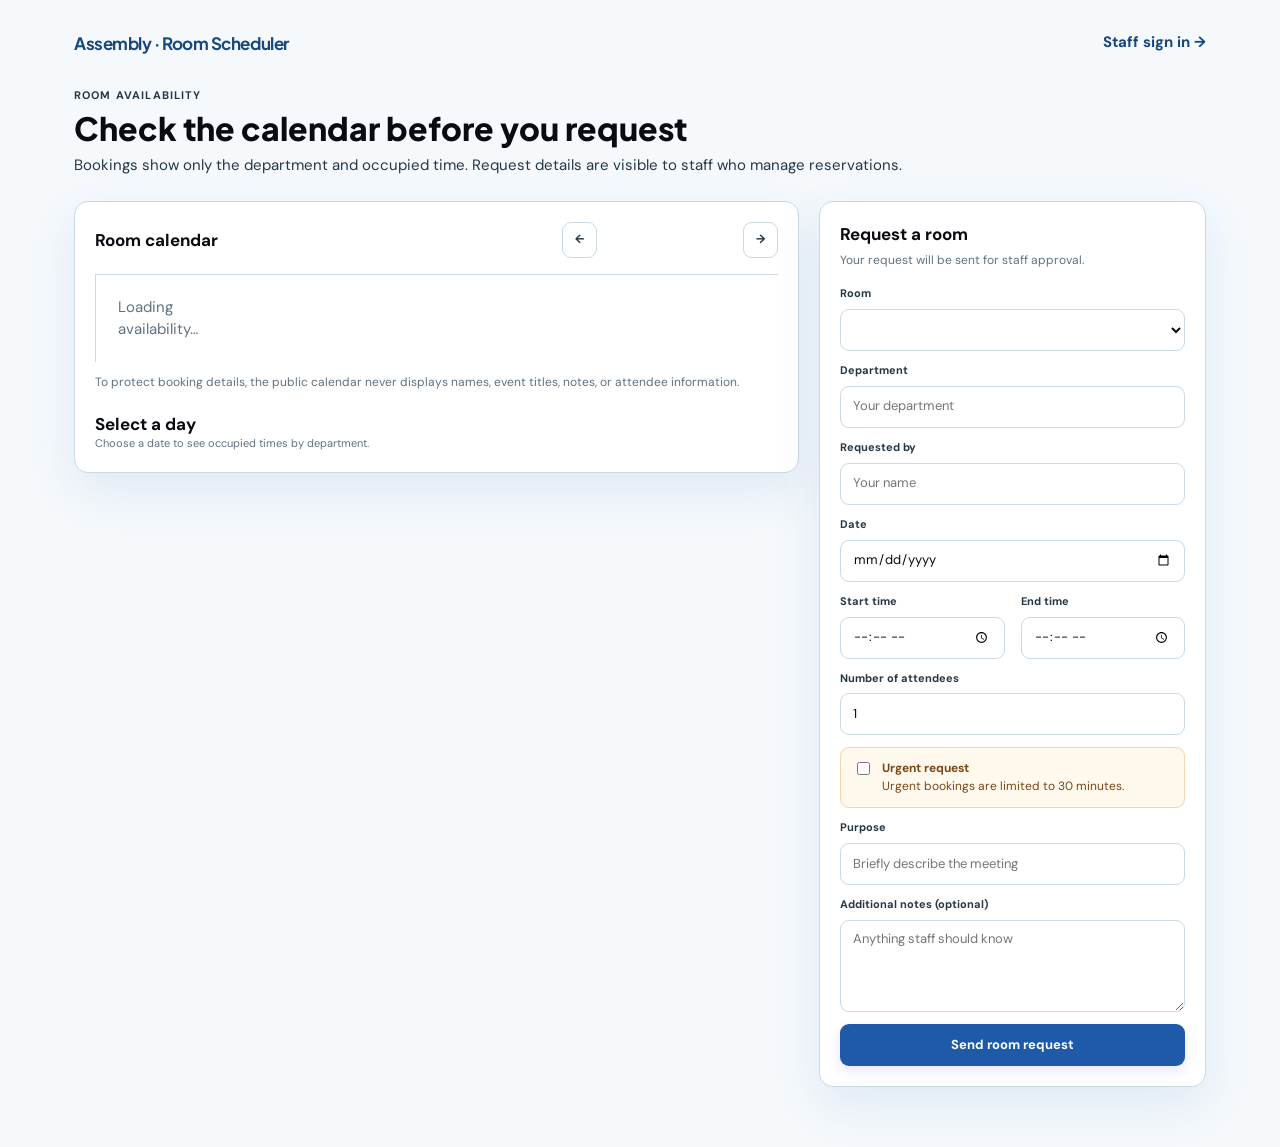
==== public.html @ 6bb5c61d "Add public room availability and request page" ====
<!doctype html>
<html lang="en">
<head>
  <meta charset="utf-8" />
  <meta name="viewport" content="width=device-width, initial-scale=1" />
  <meta name="theme-color" content="#f5f9fc" />
  <title>Room availability and request</title>
  <link rel="preconnect" href="https://fonts.googleapis.com" />
  <link rel="preconnect" href="https://fonts.gstatic.com" crossorigin />
  <link href="https://fonts.googleapis.com/css2?family=DM+Sans:wght@400;500;600;700&family=Plus+Jakarta+Sans:wght@600;700;800&display=swap" rel="stylesheet" />
  <link rel="stylesheet" href="styles.css" />
  <style>
    .public-page{max-width:1180px;margin:0 auto;padding:32px 24px 60px;color:var(--ink)}
    .public-top{display:flex;justify-content:space-between;align-items:center;margin-bottom:34px}
    .public-top a{color:var(--purple-deep);font-weight:700;text-decoration:none}
    .public-hero{margin-bottom:24px}.public-hero h1{font:800 32px/1.2 "Plus Jakarta Sans",sans-serif;margin:5px 0 8px}.public-hero p{color:var(--ink-soft);margin:0}
    .public-layout{display:grid;grid-template-columns:minmax(0,1.5fr) minmax(290px,.8fr);gap:20px;align-items:start}
    .public-panel{background:var(--panel);border:1px solid var(--line);border-radius:14px;box-shadow:var(--shadow);padding:20px}
    .public-panel h2{font-size:17px;margin:0}.public-panel-head{display:flex;justify-content:space-between;align-items:center;margin-bottom:16px;gap:12px}
    .public-calendar-nav{display:flex;align-items:center;gap:8px}.public-calendar-nav strong{min-width:130px;text-align:center}
    .public-calendar{display:grid;grid-template-columns:repeat(7,minmax(0,1fr));border-top:1px solid var(--line);border-left:1px solid var(--line)}
    .public-weekday,.public-day{border-right:1px solid var(--line);border-bottom:1px solid var(--line);padding:8px;min-width:0}
    .public-weekday{font-size:11px;color:var(--muted);font-weight:700;text-align:center;background:#f8fafc}
    .public-day{min-height:112px;background:white}.public-day.other-month{background:#f9fafb;color:#a1aab4}.public-day.today{box-shadow:inset 0 0 0 2px var(--purple)}
    .public-day-number{font-size:12px;font-weight:700;margin-bottom:6px}
    .public-booking{font-size:10px;line-height:1.35;padding:4px 5px;border-radius:5px;background:#eaf3ff;color:#16477f;margin-top:4px;overflow-wrap:anywhere}
    .public-booking time{font-weight:700;display:block}
    .public-empty{color:var(--muted);font-size:11px}
    .public-help{margin:12px 0 0;color:var(--muted);font-size:12px}
    .public-form{display:grid;gap:12px}.public-form .form-field{margin:0}.public-form .form-label{font-size:11px}
    .urgent-check{display:flex;align-items:flex-start;gap:9px;padding:12px;border:1px solid #f2d6ad;background:#fff8ed;border-radius:9px;font-size:12px;color:#794817}
    .urgent-check input{margin-top:2px}.urgent-check strong{display:block}
    .public-alert{padding:10px 12px;border-radius:8px;font-size:12px;background:#e4f3ef;color:#0f5c4e}
    .public-alert.error{background:#fff0ed;color:#a33324}
    .public-list{margin-top:20px}.public-list ul{padding-left:20px;margin:10px 0 0;color:var(--ink-soft);font-size:13px}.public-loading{padding:22px;text-align:center;color:var(--muted)}
    @media(max-width:860px){.public-layout{grid-template-columns:1fr}}
    @media(max-width:560px){.public-page{padding:18px 12px 38px}.public-day{min-height:90px;padding:5px}.public-booking{font-size:9px;padding:3px}.public-day-number{font-size:11px}.public-weekday{padding:6px 2px;font-size:10px}.public-top{margin-bottom:24px}.public-hero h1{font-size:26px}}
  </style>
</head>
<body>
  <main class="public-page">
    <header class="public-top">
      <a class="brand-name" href="/">Assembly · Room Scheduler</a>
      <a href="/?preview=1">Staff sign in →</a>
    </header>
    <section class="public-hero">
      <p class="eyebrow">Room availability</p>
      <h1>Check the calendar before you request</h1>
      <p>Bookings show only the department and occupied time. Request details are visible to staff who manage reservations.</p>
    </section>
    <div class="public-layout">
      <section class="public-panel">
        <div class="public-panel-head">
          <h2>Room calendar</h2>
          <div class="public-calendar-nav">
            <button class="button secondary small" id="prev-month" type="button" aria-label="Previous month">←</button>
            <strong id="month-label"></strong>
            <button class="button secondary small" id="next-month" type="button" aria-label="Next month">→</button>
          </div>
        </div>
        <div id="calendar" class="public-calendar"><div class="public-loading">Loading availability…</div></div>
        <p class="public-help">To protect booking details, the public calendar never displays names, event titles, notes, or attendee information.</p>
        <div class="public-list">
          <h2 id="selected-day-title">Select a day</h2>
          <div id="selected-day-list" class="public-empty">Choose a date to see occupied times by department.</div>
        </div>
      </section>
      <section class="public-panel">
        <div class="public-panel-head"><div><h2>Request a room</h2><p class="panel-subtitle">Your request will be sent for staff approval.</p></div></div>
        <div id="form-message" aria-live="polite"></div>
        <form id="public-request-form" class="public-form">
          <label class="form-field"><span class="form-label">Room</span><select class="form-control" name="roomId" id="room-select" required></select></label>
          <label class="form-field"><span class="form-label">Department</span><input class="form-control" name="department" maxlength="80" required placeholder="Your department" /></label>
          <label class="form-field"><span class="form-label">Requested by</span><input class="form-control" name="requestedBy" maxlength="100" required placeholder="Your name" /></label>
          <label class="form-field"><span class="form-label">Date</span><input class="form-control" type="date" name="date" id="request-date" required /></label>
          <div class="form-grid">
            <label class="form-field"><span class="form-label">Start time</span><input class="form-control" type="time" name="startTime" id="start-time" required /></label>
            <label class="form-field"><span class="form-label">End time</span><input class="form-control" type="time" name="endTime" id="end-time" required /></label>
          </div>
          <label class="form-field"><span class="form-label">Number of attendees</span><input class="form-control" type="number" name="attendees" min="1" max="500" value="1" required /></label>
          <label class="urgent-check"><input type="checkbox" id="urgent-request" name="urgent" value="true" /><span><strong>Urgent request</strong>Urgent bookings are limited to 30 minutes.</span></label>
          <label class="form-field"><span class="form-label">Purpose</span><input class="form-control" name="eventName" maxlength="120" required placeholder="Briefly describe the meeting" /></label>
          <label class="form-field"><span class="form-label">Additional notes (optional)</span><textarea class="form-control" name="remarks" maxlength="500" rows="3" placeholder="Anything staff should know"></textarea></label>
          <button class="button" type="submit">Send room request</button>
        </form>
      </section>
    </div>
  </main>
  <script src="public.js"></script>
</body>
</html>
---- styles.css ----
:root {
  --ink: #080b10;
  --ink-soft: #44515d;
  --muted: #87939d;
  --line: #dfe7ef;
  --panel: #ffffff;
  --page: #f5f9fc;
  --sidebar: #ffffff;
  --purple: #1e5aa8;
  --purple-deep: #16477f;
  --purple-pale: #eaf3ff;
  --green: #0f5c4e;
  --green-pale: #e4f3ef;
  --orange: #1e5aa8;
  --orange-pale: #eaf3ff;
  --red: #111820;
  --red-pale: #edf0f3;
  --yellow: #0f5c4e;
  --yellow-pale: #e4f3ef;
  --shadow: 0 18px 50px rgba(30, 90, 168, 0.10);
  font-family: "Manrope", "DM Sans", sans-serif;
  color: var(--ink);
  background: var(--page);
}

* { box-sizing: border-box; }
body { margin: 0; min-width: 320px; background: var(--page); }
button, input, select, textarea { font: inherit; }
button { cursor: pointer; }
.app-shell { display: flex; min-height: 100vh; }

.sidebar { width: 252px; min-height: 100vh; display: flex; flex-direction: column; padding: 25px 16px 17px; background: var(--sidebar); border-right: 1px solid #eef0f6; flex-shrink: 0; }
.brand { display: flex; align-items: center; gap: 11px; padding: 0 11px 28px; }
.brand-mark { width: 29px; height: 29px; display: flex; align-items: flex-end; gap: 3px; padding: 5px; border-radius: 9px; background: var(--purple); box-shadow: 0 5px 10px rgba(117,101,232,.2); }
.brand-mark span { display: block; width: 4px; border-radius: 4px; background: #fff; }
.brand-mark span:nth-child(1) { height: 9px; opacity: .65; }
.brand-mark span:nth-child(2) { height: 14px; opacity: .82; }
.brand-mark span:nth-child(3) { height: 18px; }
.brand-name { font-family: "Plus Jakarta Sans", sans-serif; font-size: 16px; font-weight: 800; letter-spacing: -.45px; line-height: 1.1; }
.brand-subtitle { margin-top: 3px; color: var(--muted); font-size: 8px; font-weight: 700; letter-spacing: 1.25px; }
.workspace-switcher { display: flex; align-items: center; gap: 9px; margin: 0 1px 26px; padding: 10px 10px; border: 1px solid var(--line); border-radius: 10px; background: #fff; }
.workspace-icon { width: 27px; height: 27px; display: grid; place-items: center; border-radius: 7px; color: var(--purple-deep); background: var(--purple-pale); font-weight: 700; font-size: 12px; }
.workspace-copy { min-width: 0; flex: 1; display: flex; flex-direction: column; gap: 2px; }
.workspace-copy span { color: var(--muted); font-size: 9px; }
.workspace-copy strong { font-size: 11px; font-weight: 700; white-space: nowrap; }
.chevron { color: var(--muted); font-size: 17px; line-height: 1; }
.nav-label { padding: 0 12px 10px; color: #b0b2c0; font-size: 9px; font-weight: 700; letter-spacing: 1.1px; text-transform: uppercase; }
.nav-label-bottom { margin-top: 29px; }
.main-nav { display: flex; flex-direction: column; gap: 4px; }
.nav-item { display: flex; align-items: center; gap: 12px; width: 100%; padding: 10px 12px; border: 0; border-radius: 8px; color: #74798e; background: transparent; font-size: 12px; font-weight: 600; text-align: left; transition: .18s ease; }
.nav-item:hover { color: var(--ink); background: #f2f2fa; }
.nav-item.active { color: var(--purple-deep); background: var(--purple-pale); }
.nav-icon { width: 17px; color: #a3a6b8; font-size: 16px; font-weight: 400; text-align: center; }
.nav-item.active .nav-icon { color: var(--purple); }
.nav-count { margin-left: auto; min-width: 19px; padding: 2px 6px; border-radius: 8px; color: #888ca1; background: #f0f1f6; font-size: 9px; text-align: center; }
.nav-count.accent { color: var(--purple-deep); background: #dedaff; }
.sidebar-footer { margin-top: auto; }
.support-card { display: flex; align-items: center; gap: 9px; margin: 0 1px 17px; padding: 12px 10px; border: 1px solid #e8e5ff; border-radius: 10px; background: #f5f3ff; }
.support-icon { width: 23px; height: 23px; display: grid; place-items: center; border-radius: 7px; color: var(--purple); background: #e7e3ff; font-size: 12px; }
.support-card strong, .support-card span { display: block; }
.support-card strong { font-size: 10px; }
.support-card span { margin-top: 2px; color: var(--muted); font-size: 9px; }
.support-arrow { margin-left: auto; color: var(--purple); font-size: 13px; }
.user-card { display: flex; align-items: center; gap: 9px; padding: 10px 5px 2px; border-top: 1px solid var(--line); }
.avatar { width: 30px; height: 30px; display: grid; place-items: center; border-radius: 9px; font-size: 9px; font-weight: 700; letter-spacing: .2px; }
.avatar-purple { color: #584bbd; background: #e5e1ff; }
.user-copy { min-width: 0; flex: 1; }
.user-copy strong, .user-copy span { display: block; overflow: hidden; text-overflow: ellipsis; white-space: nowrap; }
.user-copy strong { font-size: 10px; }
.user-copy span { margin-top: 2px; color: var(--muted); font-size: 9px; }
.more-button { padding: 5px; border: 0; color: var(--muted); background: transparent; font-size: 12px; }
.logout-button { display: inline-flex; align-items: center; gap: 6px; padding: 8px 9px; border: 1px solid transparent; border-radius: 8px; color: var(--ink-soft); background: transparent; font-size: 11px; font-weight: 700; white-space: nowrap; }
.logout-button:hover { color: var(--purple-deep); border-color: #cbdff2; background: var(--purple-pale); }
.logout-button span:first-child { font-size: 16px; line-height: 1; }

.main-content { min-width: 0; flex: 1; }
.topbar { height: 76px; display: flex; align-items: center; justify-content: space-between; padding: 0 44px; border-bottom: 1px solid #eceef4; background: rgba(251,251,254,.75); }
.breadcrumbs { display: flex; align-items: center; gap: 11px; color: var(--muted); font-size: 11px; }
.breadcrumbs strong { color: var(--ink); font-weight: 600; }
.breadcrumb-divider { color: #c7c9d3; }
.topbar-actions { display: flex; align-items: center; gap: 19px; }
.date-chip { display: flex; align-items: center; gap: 8px; color: var(--ink-soft); font-size: 10px; }
.calendar-icon { color: var(--purple); font-size: 13px; }
.icon-button { position: relative; width: 28px; height: 28px; padding: 0; border: 0; color: #777c92; background: transparent; font-size: 19px; }
.icon-button i { position: absolute; top: 4px; right: 3px; width: 5px; height: 5px; border-radius: 50%; border: 1px solid #fff; background: var(--red); }
.topbar-avatar { width: 29px; height: 29px; border-radius: 50%; }
.mobile-menu { display: none; border: 0; color: var(--ink); background: transparent; font-size: 20px; }

.page-content { max-width: 1400px; margin: 0 auto; padding: 39px 44px 60px; }
.page-heading { display: flex; align-items: flex-start; justify-content: space-between; gap: 24px; margin-bottom: 30px; }
.eyebrow { margin: 0 0 9px; color: var(--purple); font-size: 10px; font-weight: 700; letter-spacing: 1.15px; text-transform: uppercase; }
.page-heading h1 { margin: 0; font-family: "Plus Jakarta Sans", sans-serif; font-size: clamp(24px, 3vw, 31px); letter-spacing: -1.2px; line-height: 1.15; }
.page-heading p { margin: 9px 0 0; color: var(--ink-soft); font-size: 12px; }
.heading-actions { display: flex; align-items: center; gap: 9px; flex-shrink: 0; }
.button { display: inline-flex; align-items: center; justify-content: center; gap: 7px; min-height: 35px; padding: 0 14px; border: 1px solid transparent; border-radius: 7px; color: #fff; background: var(--purple); box-shadow: 0 5px 12px rgba(117,101,232,.16); font-size: 10px; font-weight: 700; transition: .18s ease; }
.button:hover { background: var(--purple-deep); transform: translateY(-1px); }
.button.secondary { color: var(--ink-soft); border-color: var(--line); background: #fff; box-shadow: none; }
.button.secondary:hover { color: var(--ink); background: #f8f8fc; transform: none; }
.button.ghost { color: var(--purple-deep); background: var(--purple-pale); box-shadow: none; }
.button.danger { color: var(--red); background: var(--red-pale); box-shadow: none; }
.button.success { color: var(--green); background: var(--green-pale); box-shadow: none; }
.button.small { min-height: 29px; padding: 0 10px; font-size: 9px; }
.button .plus { font-size: 16px; font-weight: 400; line-height: 0; }

.metrics-grid { display: grid; grid-template-columns: repeat(4, 1fr); gap: 14px; margin-bottom: 20px; }
.metric-card { position: relative; overflow: hidden; min-height: 128px; padding: 20px; border: 1px solid var(--line); border-radius: 10px; background: var(--panel); }
.metric-card::after { position: absolute; right: -30px; bottom: -49px; width: 118px; height: 118px; border-radius: 50%; border: 19px solid #eaf3ff; content: ""; }
.metric-top { display: flex; align-items: center; justify-content: space-between; }
.metric-label { color: var(--ink-soft); font-size: 10px; font-weight: 600; }
.metric-icon { width: 28px; height: 28px; display: grid; place-items: center; border-radius: 8px; font-size: 14px; }
.metric-icon.purple { color: var(--purple); background: var(--purple-pale); }
.metric-icon.orange { color: var(--orange); background: var(--orange-pale); }
.metric-icon.green { color: var(--green); background: var(--green-pale); }
.metric-icon.red { color: var(--red); background: var(--red-pale); }
.metric-value { margin-top: 17px; font-family: "Plus Jakarta Sans", sans-serif; font-size: 26px; letter-spacing: -1px; }
.metric-note { position: relative; z-index: 1; display: flex; align-items: center; gap: 5px; margin-top: 5px; color: var(--muted); font-size: 9px; }
.trend-up { color: var(--green); font-weight: 700; }
.trend-down { color: var(--red); font-weight: 700; }

.content-grid { display: grid; grid-template-columns: minmax(0, 1.55fr) minmax(280px, .85fr); gap: 20px; }
.panel { border: 1px solid var(--line); border-radius: 10px; background: var(--panel); }
.panel-header { display: flex; align-items: center; justify-content: space-between; gap: 16px; padding: 18px 20px; border-bottom: 1px solid #f0f0f5; }
.panel-title { margin: 0; font-family: "Plus Jakarta Sans", sans-serif; font-size: 13px; letter-spacing: -.3px; }
.panel-subtitle { margin: 5px 0 0; color: var(--muted); font-size: 9px; }
.panel-link { padding: 0; border: 0; color: var(--purple); background: transparent; font-size: 10px; font-weight: 700; }
.panel-link:hover { color: var(--purple-deep); }
.table-wrap { overflow-x: auto; }
table { width: 100%; border-collapse: collapse; }
th { padding: 12px 20px; color: #aaacb9; font-size: 9px; font-weight: 700; letter-spacing: .65px; text-align: left; text-transform: uppercase; white-space: nowrap; }
td { padding: 14px 20px; border-top: 1px solid #f1f1f5; color: var(--ink-soft); font-size: 10px; white-space: nowrap; }
td strong { color: var(--ink); font-weight: 600; }
.room-cell { display: flex; align-items: center; gap: 9px; }
.room-dot { width: 8px; height: 8px; border-radius: 50%; background: var(--purple); box-shadow: 0 0 0 4px var(--purple-pale); }
.room-dot.green { background: var(--green); box-shadow: 0 0 0 4px var(--green-pale); }
.room-dot.orange { background: var(--orange); box-shadow: 0 0 0 4px var(--orange-pale); }
.room-dot.red { background: var(--red); box-shadow: 0 0 0 4px var(--red-pale); }
.status-badge { display: inline-flex; align-items: center; gap: 5px; padding: 5px 8px; border-radius: 5px; font-size: 9px; font-weight: 700; }
.status-badge::before { width: 5px; height: 5px; border-radius: 50%; background: currentColor; content: ""; }
.status-badge.approved, .status-badge.available { color: var(--green); background: var(--green-pale); }
.status-badge.pending, .status-badge.reserved { color: var(--yellow); background: var(--yellow-pale); }
.status-badge.rejected, .status-badge.cancelled, .status-badge.disabled { color: var(--red); background: var(--red-pale); }
.status-badge.occupied { color: var(--purple); background: var(--purple-pale); }
.status-badge.maintenance { color: var(--orange); background: var(--orange-pale); }
.status-badge.completed { color: #667085; background: #f0f1f5; }
.empty-state { padding: 34px 20px; color: var(--muted); font-size: 11px; text-align: center; }
.empty-state strong { display: block; margin-bottom: 5px; color: var(--ink); font-size: 12px; }

.occupancy-panel { overflow: hidden; }
.occupancy-body { padding: 20px; }
.occupancy-score { display: flex; align-items: center; justify-content: space-between; margin-bottom: 21px; }
.occupancy-score strong { font-family: "Plus Jakarta Sans", sans-serif; font-size: 30px; letter-spacing: -1px; }
.occupancy-score span { color: var(--muted); font-size: 10px; }
.progress { height: 7px; overflow: hidden; border-radius: 10px; background: #f0eff9; }
.progress span { display: block; height: 100%; border-radius: 10px; background: var(--purple); }
.occupancy-note { margin-top: 8px; color: var(--muted); font-size: 9px; }
.room-status-list { display: flex; flex-direction: column; gap: 16px; margin-top: 24px; }
.room-status-row { display: flex; align-items: center; gap: 9px; }
.room-status-row .room-status-info { min-width: 0; flex: 1; }
.room-status-info strong, .room-status-info span { display: block; overflow: hidden; text-overflow: ellipsis; white-space: nowrap; }
.room-status-info strong { font-size: 10px; font-weight: 600; }
.room-status-info span { margin-top: 3px; color: var(--muted); font-size: 9px; }
.room-status-row > span:last-child { color: var(--ink-soft); font-size: 9px; font-weight: 700; }

.subnav { display: flex; align-items: center; gap: 4px; margin-bottom: 20px; padding: 4px; width: max-content; max-width: 100%; border: 1px solid var(--line); border-radius: 8px; background: #fff; }
.subnav button { padding: 8px 13px; border: 0; border-radius: 5px; color: var(--muted); background: transparent; font-size: 10px; font-weight: 700; }
.subnav button.active { color: var(--purple-deep); background: var(--purple-pale); }
.toolbar { display: flex; align-items: center; justify-content: space-between; gap: 15px; margin-bottom: 17px; }
.search-box { position: relative; width: 245px; max-width: 100%; }
.search-box span { position: absolute; top: 9px; left: 11px; color: var(--muted); font-size: 13px; }
.search-box input { width: 100%; height: 34px; padding: 0 11px 0 31px; border: 1px solid var(--line); border-radius: 7px; outline: none; color: var(--ink); background: #fff; font-size: 10px; }
.search-box input:focus, .form-control:focus { border-color: var(--purple); box-shadow: 0 0 0 3px var(--purple-pale); }
.toolbar-actions { display: flex; align-items: center; gap: 8px; }
.select-control { height: 34px; padding: 0 10px; border: 1px solid var(--line); border-radius: 7px; color: var(--ink-soft); background: #fff; outline: none; font-size: 10px; }

.view-panel { overflow: hidden; }
.table-action { padding: 5px 6px; border: 0; color: var(--purple); background: transparent; font-size: 10px; font-weight: 700; }
.table-action:hover { color: var(--purple-deep); }
.table-action.danger { color: var(--red); }
.action-group { display: inline-flex; align-items: center; gap: 6px; }
.room-type { display: block; margin-top: 3px; color: var(--muted); font-size: 9px; }
.equipment-list { color: var(--ink-soft); font-size: 9px; }
.capacity-pill { display: inline-flex; align-items: center; gap: 4px; padding: 4px 7px; border-radius: 5px; color: var(--ink-soft); background: #f4f5f8; font-size: 9px; }
.card-grid { display: grid; grid-template-columns: repeat(3, 1fr); gap: 14px; }
.room-card { padding: 17px; border: 1px solid var(--line); border-radius: 10px; background: #fff; }
.room-card-top { display: flex; align-items: flex-start; justify-content: space-between; gap: 9px; }
.room-card h3 { margin: 0; font-family: "Plus Jakarta Sans", sans-serif; font-size: 13px; letter-spacing: -.25px; }
.room-card .room-type { margin-top: 6px; }
.room-card-location { margin-top: 17px; color: var(--ink-soft); font-size: 10px; }
.room-card-meta { display: flex; align-items: center; gap: 7px; margin-top: 11px; padding-top: 11px; border-top: 1px solid #f2f2f6; color: var(--muted); font-size: 9px; }
.room-card-equipment { margin-top: 13px; min-height: 27px; color: var(--ink-soft); font-size: 9px; line-height: 1.5; }
.room-card-actions { display: flex; gap: 7px; margin-top: 15px; }
.room-card-actions .button { flex: 1; }

.report-layout { display: grid; grid-template-columns: minmax(0, 1.3fr) minmax(290px, .7fr); gap: 20px; align-items: start; }
.report-config { padding: 20px; }
.form-grid { display: grid; grid-template-columns: repeat(2, 1fr); gap: 14px; }
.form-field { display: flex; flex-direction: column; gap: 6px; }
.form-field.full { grid-column: 1 / -1; }
.form-label { color: var(--ink-soft); font-size: 10px; font-weight: 700; }
.form-control { width: 100%; min-height: 35px; padding: 8px 10px; border: 1px solid var(--line); border-radius: 7px; outline: none; color: var(--ink); background: #fff; font-size: 10px; }
textarea.form-control { min-height: 73px; resize: vertical; }
.checkbox-field { display: flex; align-items: center; gap: 8px; margin-top: 14px; color: var(--ink-soft); font-size: 10px; }
.checkbox-field input { accent-color: var(--purple); }
.report-actions { display: flex; flex-wrap: wrap; gap: 8px; margin-top: 20px; }
.report-paper { padding: 32px 35px; min-height: 515px; border: 1px solid #e9e5dc; border-radius: 4px; background: #fffefb; box-shadow: 0 8px 22px rgba(53,44,26,.04); }
.report-paper .report-greeting { margin: 0 0 31px; font-size: 11px; }
.report-paper h2 { margin: 0; font-family: "Plus Jakarta Sans", sans-serif; font-size: 16px; letter-spacing: -.35px; }
.report-paper .report-date { margin: 5px 0 27px; color: var(--ink-soft); font-size: 10px; }
.report-room-block { margin-bottom: 23px; }
.report-room-block h3 { margin: 0 0 9px; color: var(--ink); font-size: 11px; font-weight: 800; }
.report-line { margin: 5px 0; color: var(--ink-soft); font-size: 10px; line-height: 1.4; }
.report-empty { padding: 26px 0; color: var(--muted); font-size: 10px; }
.report-paper-footer { margin-top: 30px; padding-top: 14px; border-top: 1px solid #ede9df; color: var(--muted); font-size: 9px; }

.approval-summary { display: grid; grid-template-columns: repeat(3, 1fr); gap: 14px; margin-bottom: 20px; }
.mini-stat { padding: 15px 17px; border: 1px solid var(--line); border-radius: 9px; background: #fff; }
.mini-stat span { color: var(--muted); font-size: 9px; }
.mini-stat strong { display: block; margin-top: 9px; font-family: "Plus Jakarta Sans", sans-serif; font-size: 20px; }
.mini-stat.warning strong { color: var(--yellow); }
.mini-stat.success strong { color: var(--green); }
.mini-stat.muted strong { color: var(--ink-soft); }
.approval-cell { display: flex; align-items: center; gap: 9px; }
.requester-avatar { width: 25px; height: 25px; display: grid; place-items: center; border-radius: 7px; color: var(--purple-deep); background: var(--purple-pale); font-size: 8px; font-weight: 700; }
.approval-request strong, .approval-request span { display: block; }
.approval-request strong { font-size: 10px; }
.approval-request span { margin-top: 3px; color: var(--muted); font-size: 9px; }

.settings-layout { display: grid; grid-template-columns: 180px minmax(0, 1fr); gap: 20px; align-items: start; }
.settings-nav { display: flex; flex-direction: column; gap: 3px; }
.settings-nav button { padding: 10px 12px; border: 0; border-radius: 7px; color: var(--muted); background: transparent; font-size: 10px; font-weight: 600; text-align: left; }
.settings-nav button.active { color: var(--purple-deep); background: var(--purple-pale); }
.settings-card { padding: 22px; }
.settings-card + .settings-card { margin-top: 14px; }
.settings-card h2 { margin: 0; font-family: "Plus Jakarta Sans", sans-serif; font-size: 13px; }
.settings-card p { margin: 6px 0 20px; color: var(--muted); font-size: 10px; }
.settings-save { display: flex; justify-content: flex-end; margin-top: 20px; }
.toggle-row { display: flex; align-items: center; justify-content: space-between; gap: 15px; padding: 12px 0; border-top: 1px solid #f0f0f5; }
.toggle-copy strong, .toggle-copy span { display: block; }
.toggle-copy strong { font-size: 10px; }
.toggle-copy span { margin-top: 4px; color: var(--muted); font-size: 9px; }
.toggle { position: relative; width: 34px; height: 19px; border: 0; border-radius: 20px; background: #dfe1e9; }
.toggle::after { position: absolute; top: 3px; left: 3px; width: 13px; height: 13px; border-radius: 50%; background: #fff; content: ""; transition: .18s ease; }
.toggle.on { background: var(--purple); }
.toggle.on::after { left: 18px; }
.help-panel { display: grid; grid-template-columns: 1.2fr .8fr; gap: 20px; padding: 23px; border: 1px solid #e8e5ff; border-radius: 10px; background: linear-gradient(135deg, #f7f4ff, #fff); }
.help-panel h2 { margin: 0 0 10px; font-family: "Plus Jakarta Sans", sans-serif; font-size: 18px; }
.help-panel p { max-width: 520px; margin: 0; color: var(--ink-soft); font-size: 11px; line-height: 1.65; }
.help-steps { display: grid; grid-template-columns: repeat(3, 1fr); gap: 12px; margin-top: 24px; }
.help-step { padding: 16px; border: 1px solid var(--line); border-radius: 9px; background: #fff; }
.help-step-number { color: var(--purple); font-family: "Plus Jakarta Sans", sans-serif; font-size: 19px; }
.help-step strong { display: block; margin-top: 10px; font-size: 10px; }
.help-step span { display: block; margin-top: 5px; color: var(--muted); font-size: 9px; line-height: 1.5; }
.help-art { display: grid; place-items: center; min-height: 160px; border-radius: 10px; background: rgba(117,101,232,.08); }
.help-art-icon { width: 68px; height: 68px; display: grid; place-items: center; border: 8px solid #dcd6ff; border-radius: 22px; color: var(--purple); background: #f7f4ff; font-size: 29px; }

.modal-backdrop { position: fixed; z-index: 20; inset: 0; display: grid; place-items: center; padding: 18px; background: rgba(28, 29, 49, .34); backdrop-filter: blur(3px); }
.modal-backdrop.hidden { display: none; }
.modal { width: min(100%, 610px); max-height: min(750px, calc(100vh - 36px)); overflow: auto; border-radius: 12px; background: #fff; box-shadow: 0 26px 70px rgba(25,23,52,.25); }
.modal-header { display: flex; align-items: flex-start; justify-content: space-between; gap: 15px; padding: 22px 23px 17px; border-bottom: 1px solid var(--line); }
.modal-header h2 { margin: 0; font-family: "Plus Jakarta Sans", sans-serif; font-size: 16px; letter-spacing: -.4px; }
.modal-header p { margin: 6px 0 0; color: var(--muted); font-size: 10px; }
.modal-close { padding: 3px 5px; border: 0; color: var(--muted); background: transparent; font-size: 20px; line-height: 1; }
.modal-body { padding: 20px 23px; }
.modal-footer { display: flex; justify-content: flex-end; gap: 8px; padding: 16px 23px; border-top: 1px solid var(--line); background: #fbfbfd; }
.conflict-alert { display: flex; gap: 9px; margin-bottom: 16px; padding: 11px 12px; border-radius: 7px; color: var(--red); background: var(--red-pale); font-size: 10px; line-height: 1.45; }
.conflict-alert strong { display: block; margin-bottom: 3px; }
.modal-notice { display: flex; gap: 8px; margin-top: 14px; padding: 10px; border-radius: 7px; color: var(--ink-soft); background: #f5f6fa; font-size: 9px; line-height: 1.45; }
.required { color: var(--red); }
.confirm-copy { padding: 22px 0 7px; color: var(--ink-soft); font-size: 11px; line-height: 1.6; }
.confirm-copy strong { color: var(--ink); }

.toast-stack { position: fixed; z-index: 40; right: 24px; bottom: 24px; display: flex; flex-direction: column; gap: 9px; width: min(330px, calc(100vw - 40px)); }
.toast { display: flex; align-items: flex-start; gap: 10px; padding: 13px 14px; border: 1px solid var(--line); border-radius: 9px; background: #fff; box-shadow: var(--shadow); animation: toast-in .22s ease; }
.toast.success { border-left: 3px solid var(--green); }
.toast.error { border-left: 3px solid var(--red); }
.toast.info { border-left: 3px solid var(--purple); }
.toast-icon { font-size: 14px; }
.toast-copy strong { display: block; font-size: 10px; }
.toast-copy span { display: block; margin-top: 3px; color: var(--muted); font-size: 9px; line-height: 1.4; }
@keyframes toast-in { from { opacity: 0; transform: translateY(8px); } to { opacity: 1; transform: translateY(0); } }

@media (max-width: 1120px) {
  .sidebar { width: 215px; }
  .topbar, .page-content { padding-left: 28px; padding-right: 28px; }
  .metrics-grid { grid-template-columns: repeat(2, 1fr); }
  .card-grid { grid-template-columns: repeat(2, 1fr); }
}
@media (max-width: 820px) {
  .sidebar { position: fixed; z-index: 15; top: 0; bottom: 0; left: 0; width: 250px; transform: translateX(-100%); transition: transform .22s ease; box-shadow: 20px 0 40px rgba(23,24,49,.12); }
  .sidebar.open { transform: translateX(0); }
  .main-content { width: 100%; }
  .mobile-menu { display: block; }
  .topbar { height: 65px; padding: 0 20px; }
  .breadcrumbs { display: none; }
  .topbar-actions { gap: 11px; }
  .date-chip { display: none; }
  .page-content { padding: 27px 20px 45px; }
  .content-grid, .report-layout, .settings-layout, .help-panel { grid-template-columns: 1fr; }
  .settings-nav { flex-direction: row; overflow: auto; }
  .settings-nav button { white-space: nowrap; }
}
@media (max-width: 570px) {
  .page-heading { display: block; }
  .heading-actions { margin-top: 18px; }
  .metrics-grid, .card-grid, .approval-summary, .form-grid { grid-template-columns: 1fr; }
  .form-field.full { grid-column: auto; }
  .toolbar { display: block; }
  .toolbar-actions { margin-top: 10px; }
  .subnav { width: 100%; overflow: auto; }
  .report-paper { padding: 24px 20px; }
  .help-steps { grid-template-columns: 1fr; }
  .report-actions .button { flex: 1; }
  .panel-header { align-items: flex-start; }
}

/* Bento Flow palette: #1e5aa8 blue, #0f5c4e teal, black and white text. */
.brand-mark { box-shadow: 0 5px 10px rgba(30,90,168,.22); }
.support-card { border-color: #d7e7f8; background: #f2f7fd; }
.support-icon { color: var(--purple); background: #dcecff; }
.avatar-purple { color: #0f5c4e; background: #dff1ed; }
.quick-actions { display: grid; grid-template-columns: repeat(3, 1fr); gap: 12px; margin: 0 0 20px; }
.quick-action-card { display: flex; align-items: center; gap: 10px; min-width: 0; padding: 13px 14px; border: 1px solid var(--line); border-radius: 14px; color: var(--ink); background: #fff; text-align: left; transition: .18s ease; }
.quick-action-card:hover { border-color: #b7d2ef; box-shadow: 0 8px 20px rgba(30,90,168,.08); transform: translateY(-1px); }
.quick-action-card > span:nth-child(2) { min-width: 0; flex: 1; }
.quick-action-card strong, .quick-action-card small { display: block; overflow: hidden; text-overflow: ellipsis; white-space: nowrap; }
.quick-action-card strong { font-size: 10px; }
.quick-action-card small { margin-top: 4px; color: var(--muted); font-size: 8px; }
.quick-action-card > b { color: var(--purple); font-size: 15px; }
.quick-action-icon { width: 29px; height: 29px; display: grid; place-items: center; border-radius: 9px; font-size: 15px; font-weight: 700; }
.quick-action-icon.purple { color: #1e5aa8; background: #eaf3ff; }
.quick-action-icon.green { color: #0f5c4e; background: #e4f3ef; }
.quick-action-icon.orange { color: #1e5aa8; background: #eaf3ff; }
.request-layout { display: grid; grid-template-columns: minmax(0, 1.35fr) minmax(280px, .65fr); gap: 20px; align-items: start; }
.request-filters { display: grid; grid-template-columns: 1fr 1fr; gap: 14px; padding: 20px; border-bottom: 1px solid var(--line); }
.availability-section { padding: 20px; }
.availability-header { display: flex; align-items: flex-start; justify-content: space-between; gap: 15px; margin-bottom: 16px; }
.availability-header h3 { margin: 0; font-family: "Plus Jakarta Sans", sans-serif; font-size: 14px; }
.availability-header p { margin: 6px 0 0; color: var(--muted); font-size: 9px; }
.availability-grid { display: grid; grid-template-columns: repeat(2, 1fr); gap: 9px; }
.slot-card { display: flex; align-items: center; justify-content: space-between; gap: 9px; padding: 12px; border: 1px solid #d4e4f6; border-radius: 10px; color: var(--purple); background: #f7fbff; text-align: left; transition: .18s ease; }
.slot-card:hover { border-color: var(--purple); background: var(--purple-pale); transform: translateY(-1px); }
.slot-card span { font-size: 10px; font-weight: 800; }
.slot-card small { color: var(--muted); font-size: 8px; }
.booking-list { padding: 10px 20px 18px; }
.booking-list-row { display: flex; align-items: center; gap: 9px; padding: 13px 0; border-bottom: 1px solid #f0f2f5; }
.booking-list-row:last-child { border-bottom: 0; }
.booking-time { min-width: 79px; color: var(--purple); font-size: 9px; font-weight: 800; }
.booking-list-row > div { min-width: 0; flex: 1; }
.booking-list-row strong, .booking-list-row small { display: block; overflow: hidden; text-overflow: ellipsis; white-space: nowrap; }
.booking-list-row strong { color: var(--ink); font-size: 10px; }
.booking-list-row small { margin-top: 3px; color: var(--muted); font-size: 8px; }
.assignment-badge { display: inline-flex; padding: 4px 7px; border-radius: 5px; color: var(--green); background: var(--green-pale); font-size: 8px; font-weight: 800; }
.assignment-badge.unassigned { color: #111820; background: #edf0f3; }
.admin-actions { display: flex; flex-wrap: wrap; gap: 8px; margin-top: 19px; padding-top: 16px; border-top: 1px solid var(--line); }
.todo-summary { display: flex; align-items: center; gap: 15px; margin-bottom: 18px; padding: 14px 17px; border: 1px solid #d4e4f6; border-radius: 12px; background: #f7fbff; }
.todo-summary > div:first-child { min-width: 118px; }
.todo-summary strong, .todo-summary span { display: block; }
.todo-summary strong { color: var(--purple); font-family: "Plus Jakarta Sans", sans-serif; font-size: 22px; }
.todo-summary div:first-child span { margin-top: 3px; color: var(--muted); font-size: 8px; }
.todo-summary > span:last-child { color: var(--muted); font-size: 9px; white-space: nowrap; }
.todo-progress { height: 7px; flex: 1; overflow: hidden; border-radius: 9px; background: #dbe9f8; }
.todo-progress span { display: block; height: 100%; border-radius: 9px; background: linear-gradient(90deg, var(--purple), var(--green)); }
.todo-list { padding: 5px 20px 15px; }
.todo-row { display: flex; align-items: center; gap: 11px; padding: 13px 0; border-bottom: 1px solid #f0f2f5; }
.todo-row:last-child { border-bottom: 0; }
.todo-check { width: 22px; height: 22px; display: grid; place-items: center; border-radius: 7px; font-size: 11px; font-weight: 800; }
.todo-check.done { color: #fff; background: var(--green); }
.todo-check.next { color: var(--purple); background: var(--purple-pale); }
.todo-row > div { min-width: 0; flex: 1; }
.todo-row strong, .todo-row small { display: block; }
.todo-row strong { font-size: 10px; }
.todo-row small { margin-top: 4px; color: var(--muted); font-size: 9px; line-height: 1.4; }
.todo-status { padding: 5px 7px; border-radius: 5px; font-size: 8px; font-weight: 800; white-space: nowrap; }
.todo-status.done { color: var(--green); background: var(--green-pale); }
.todo-status.next { color: var(--purple); background: var(--purple-pale); }
.button.danger { color: #111820; background: #edf0f3; }
.button.danger:hover { color: #fff; background: #111820; }
.csv-export-block { display: flex; align-items: center; justify-content: space-between; gap: 12px; margin-top: 18px; padding-top: 15px; border-top: 1px solid var(--line); }
.csv-export-block > span { color: var(--muted); font-size: 9px; font-weight: 700; }
.csv-export-block > div { display: flex; flex-wrap: wrap; gap: 6px; }
.schedule-table-panel { margin-top: 20px; }
.assignment-panel { display: flex; align-items: center; justify-content: space-between; gap: 15px; padding-top: 16px; border-top: 1px solid var(--line); }
.assignment-panel > span { color: var(--muted); font-size: 9px; font-weight: 700; }
.assignment-panel small { display: block; margin-top: 5px; color: var(--muted); font-size: 8px; }

@media (max-width: 760px) {
  .quick-actions, .request-layout { grid-template-columns: 1fr; }
  .request-filters { grid-template-columns: 1fr; }
  .todo-summary { align-items: flex-start; flex-wrap: wrap; }
  .todo-progress { flex-basis: 100%; order: 3; }
}

.app-hidden { display: none !important; }
.hidden { display: none !important; }
.login-screen { min-height: 100vh; display: grid; place-items: center; position: relative; padding: 30px 18px 70px; background: radial-gradient(circle at 15% 10%, #eaf3ff 0, transparent 32%), radial-gradient(circle at 88% 90%, #e4f3ef 0, transparent 29%), #f5f9fc; }
.login-brand { position: absolute; top: 30px; left: 30px; display: flex; align-items: center; gap: 11px; }
.login-card { width: min(100%, 420px); padding: 34px; border: 1px solid #dfe7ef; border-radius: 20px; background: #fff; box-shadow: 0 25px 70px rgba(30,90,168,.13); }
.login-card h1 { margin: 0; color: #080b10; font-family: "Plus Jakarta Sans", sans-serif; font-size: 30px; letter-spacing: -1.2px; }
.login-copy { margin: 9px 0 23px; color: var(--ink-soft); font-size: 11px; line-height: 1.55; }
.login-card .form-field + .form-field { margin-top: 14px; }
.login-submit { width: 100%; margin-top: 18px; min-height: 43px; justify-content: space-between; padding: 0 16px; border-radius: 10px; }
.login-submit span { font-size: 17px; font-weight: 400; }
.login-error { margin-top: 13px; padding: 10px 11px; border-radius: 8px; color: #111820; background: #edf0f3; font-size: 10px; line-height: 1.4; }
.login-hint { display: flex; justify-content: space-between; gap: 12px; margin-top: 23px; padding-top: 15px; border-top: 1px solid var(--line); color: var(--muted); font-size: 8px; }
.login-hint strong { color: var(--ink); }
.login-footer { position: absolute; right: 30px; bottom: 27px; margin: 0; color: var(--muted); font-size: 9px; }
.account-toolbar { display: flex; align-items: center; justify-content: space-between; gap: 15px; margin-bottom: 18px; }
.account-list { padding: 4px 20px 15px; }
.account-row { display: flex; align-items: center; gap: 12px; padding: 14px 0; border-bottom: 1px solid #f0f2f5; }
.account-row:last-child { border-bottom: 0; }
.account-row .avatar { flex-shrink: 0; }
.account-copy { min-width: 0; flex: 1; }
.account-copy strong, .account-copy small { display: block; overflow: hidden; text-overflow: ellipsis; white-space: nowrap; }
.account-copy strong { font-size: 10px; }
.account-copy small { margin-top: 4px; color: var(--muted); font-size: 9px; }
.role-pill { display: inline-flex; padding: 5px 8px; border-radius: 6px; color: var(--purple); background: var(--purple-pale); font-size: 8px; font-weight: 800; }
.role-pill.admin { color: var(--green); background: var(--green-pale); }
.calendar-toolbar { display: flex; align-items: center; gap: 8px; }
.calendar-title { min-width: 160px; text-align: center; font-family: "Plus Jakarta Sans", sans-serif; font-size: 13px; }
.calendar-shell { overflow: hidden; border: 1px solid var(--line); border-radius: 15px; background: #fff; }
.calendar-weekdays, .calendar-grid { display: grid; grid-template-columns: repeat(7, minmax(0, 1fr)); }
.calendar-weekdays { border-bottom: 1px solid var(--line); background: #f8fbfe; }
.calendar-weekdays span { padding: 12px 10px; color: var(--muted); font-size: 8px; font-weight: 800; letter-spacing: .7px; text-transform: uppercase; }
.calendar-grid { min-height: 575px; }
.calendar-day { min-height: 115px; padding: 9px; border-right: 1px solid #edf1f5; border-bottom: 1px solid #edf1f5; background: #fff; text-align: left; vertical-align: top; transition: .16s ease; }
.calendar-day:nth-child(7n) { border-right: 0; }
.calendar-day:hover { background: #f7fbff; }
.calendar-day.muted { background: #fbfcfd; }
.calendar-day-number { display: flex; align-items: center; justify-content: space-between; color: var(--ink); font-size: 10px; font-weight: 800; }
.calendar-day.muted .calendar-day-number { color: #b8c1c8; }
.calendar-day.today .calendar-day-number span:first-child { width: 22px; height: 22px; display: grid; place-items: center; border-radius: 50%; color: #fff; background: var(--purple); }
.calendar-add { color: var(--muted); font-size: 13px; opacity: 0; }
.calendar-day:hover .calendar-add { opacity: 1; }
.calendar-events { display: flex; flex-direction: column; gap: 4px; margin-top: 8px; }
.calendar-event { overflow: hidden; padding: 5px 6px; border-left: 3px solid var(--purple); border-radius: 5px; color: var(--purple-deep); background: var(--purple-pale); font-size: 8px; font-weight: 700; line-height: 1.3; text-overflow: ellipsis; white-space: nowrap; }
.calendar-event.teal { border-left-color: var(--green); color: var(--green); background: var(--green-pale); }
.calendar-more { margin-top: 3px; color: var(--muted); font-size: 8px; }
.calendar-help { margin-top: 11px; color: var(--muted); font-size: 9px; }
.calendar-help strong { color: var(--ink); }
.account-delete { padding: 6px 8px; border: 0; border-radius: 6px; color: #111820; background: #edf0f3; font-size: 8px; font-weight: 800; }
.account-delete:hover { color: #fff; background: #111820; }
.button:disabled { cursor: not-allowed; opacity: .55; transform: none; }

@media (max-width: 570px) {
  .login-brand { top: 19px; left: 19px; }
  .login-card { padding: 25px 20px; border-radius: 16px; }
  .login-footer { right: auto; bottom: 19px; left: 0; width: 100%; text-align: center; }
  .login-hint { display: block; }
  .login-hint span { display: block; margin-top: 5px; }
  .account-toolbar { align-items: flex-start; flex-direction: column; }
  .calendar-grid { min-height: 450px; }
  .calendar-day { min-height: 77px; padding: 6px; }
  .calendar-weekdays span { padding: 9px 5px; font-size: 7px; }
  .calendar-event { padding: 4px; border-left-width: 2px; font-size: 7px; }
  .calendar-event .event-extra { display: none; }
  .calendar-title { min-width: 125px; font-size: 11px; }
  .calendar-toolbar .button.small { padding: 0 8px; }
}

/* Readability pass: keep the Bento Flow structure while giving text and controls more room. */
:root {
  --ink-soft: #263746;
  --muted: #5f7180;
  --line: #cbd9e4;
}

body { color: var(--ink); font-size: 15px; line-height: 1.45; }
.sidebar { width: 268px; padding: 28px 18px 18px; }
.brand { gap: 12px; padding: 0 12px 30px; }
.brand-name { font-size: 17px; }
.brand-subtitle { font-size: 9px; }
.workspace-switcher { padding: 12px; }
.workspace-icon { width: 31px; height: 31px; font-size: 13px; }
.workspace-copy span { font-size: 10px; }
.workspace-copy strong { font-size: 12px; }
.nav-label { padding: 0 13px 11px; font-size: 10px; }
.nav-item { gap: 13px; padding: 12px 13px; border-radius: 9px; font-size: 14px; line-height: 1.25; }
.nav-icon { width: 18px; font-size: 18px; }
.nav-count { min-width: 22px; padding: 3px 7px; font-size: 11px; }
.support-card { padding: 14px 12px; }
.support-card strong { font-size: 12px; }
.support-card span { font-size: 10px; }
.user-card { gap: 11px; padding-top: 12px; }
.avatar { width: 34px; height: 34px; font-size: 10px; }
.user-copy strong { font-size: 12px; }
.user-copy span { font-size: 10px; }
.topbar { height: 78px; padding: 0 48px; }
.breadcrumbs { font-size: 13px; }
.date-chip { font-size: 12px; }
.page-content { padding: 44px 48px 68px; }
.page-heading { margin-bottom: 32px; }
.eyebrow { margin-bottom: 10px; font-size: 11px; }
.page-heading h1 { font-size: clamp(28px, 3vw, 38px); letter-spacing: -1.4px; }
.page-heading p { margin-top: 10px; font-size: 14px; line-height: 1.55; }
.button { min-height: 42px; padding: 0 16px; border-radius: 9px; font-size: 13px; }
.button.small { min-height: 36px; padding: 0 12px; font-size: 12px; }
.metrics-grid { gap: 16px; margin-bottom: 22px; }
.metric-card { min-height: 145px; padding: 22px; border-radius: 12px; }
.metric-label { font-size: 12px; }
.metric-icon { width: 34px; height: 34px; font-size: 16px; }
.metric-value { margin-top: 20px; font-size: 32px; }
.metric-note { margin-top: 7px; font-size: 11px; }
.content-grid { gap: 22px; }
.panel { border-radius: 12px; }
.panel-header { padding: 20px 22px; }
.panel-title { font-size: 16px; }
.panel-subtitle { margin-top: 6px; font-size: 12px; }
.panel-link { font-size: 12px; }
th { padding: 14px 22px; font-size: 11px; letter-spacing: .7px; }
td { padding: 17px 22px; font-size: 13px; }
.status-badge { padding: 6px 9px; font-size: 11px; }
.status-badge::before { width: 6px; height: 6px; }
.occupancy-body { padding: 22px; }
.occupancy-score strong { font-size: 34px; }
.occupancy-score span, .occupancy-note { font-size: 12px; }
.room-status-list { gap: 18px; margin-top: 26px; }
.room-status-info strong { font-size: 13px; }
.room-status-info span, .room-status-row > span:last-child { font-size: 11px; }
.subnav button { padding: 10px 15px; font-size: 12px; }
.search-box { width: 280px; }
.search-box input, .select-control { height: 42px; font-size: 13px; }
.select-control { padding: 0 12px; }
.table-action { padding: 6px 8px; font-size: 12px; }
.room-type, .equipment-list { font-size: 11px; }
.capacity-pill { padding: 5px 8px; font-size: 11px; }
.card-grid { gap: 16px; }
.room-card { padding: 20px; border-radius: 12px; }
.room-card h3 { font-size: 16px; }
.room-card-location { margin-top: 18px; font-size: 12px; }
.room-card-meta, .room-card-equipment { font-size: 11px; }
.report-config, .settings-card { padding: 22px; }
.form-grid { gap: 16px; }
.form-field { gap: 7px; }
.form-label { font-size: 12px; }
.form-control { min-height: 42px; padding: 9px 12px; border-radius: 9px; font-size: 13px; }
textarea.form-control { min-height: 92px; }
.checkbox-field { font-size: 12px; }
.report-paper .report-greeting, .report-line, .report-paper .report-date { font-size: 12px; }
.report-paper h2 { font-size: 19px; }
.report-room-block h3 { font-size: 13px; }
.mini-stat span { font-size: 11px; }
.mini-stat strong { font-size: 24px; }
.approval-request strong { font-size: 12px; }
.approval-request span { font-size: 11px; }
.settings-nav button { padding: 12px 14px; font-size: 12px; }
.settings-card h2 { font-size: 16px; }
.settings-card p { font-size: 12px; line-height: 1.55; }
.toggle-copy strong { font-size: 12px; }
.toggle-copy span { font-size: 11px; }
.help-panel h2 { font-size: 21px; }
.help-panel p { font-size: 13px; }
.help-step strong { font-size: 12px; }
.help-step span { font-size: 11px; }
.modal-header { padding: 24px 25px 19px; }
.modal-header h2 { font-size: 20px; }
.modal-header p { font-size: 12px; }
.modal-body { padding: 22px 25px; }
.modal-footer { padding: 17px 25px; }
.conflict-alert, .confirm-copy { font-size: 12px; }
.modal-notice { font-size: 11px; }
.toast-copy strong { font-size: 12px; }
.toast-copy span { font-size: 11px; }
.quick-actions { gap: 14px; margin-bottom: 22px; }
.quick-action-card { gap: 12px; padding: 15px 16px; border-radius: 14px; }
.quick-action-card { min-height: 74px; align-items: flex-start; }
.quick-action-icon { width: 35px; height: 35px; font-size: 17px; }
.quick-action-card strong, .quick-action-card small { white-space: normal; }
.quick-action-card strong { font-size: 13px; line-height: 1.3; }
.quick-action-card small { margin-top: 4px; font-size: 11px; line-height: 1.35; }
.quick-action-card > b { align-self: center; flex-shrink: 0; font-size: 18px; }
.request-filters, .availability-section { padding: 22px; }
.availability-header h3 { font-size: 16px; }
.availability-header p { font-size: 11px; }
.slot-card span { font-size: 12px; }
.slot-card small { font-size: 10px; }
.booking-time { font-size: 11px; }
.booking-list-row strong { font-size: 12px; }
.booking-list-row small { font-size: 10px; }
.assignment-badge, .todo-status { font-size: 10px; }
.todo-row strong { font-size: 12px; }
.todo-row small { font-size: 11px; }
.login-card { width: min(100%, 460px); padding: 38px; }
.login-card h1 { font-size: 34px; }
.login-copy { font-size: 14px; line-height: 1.6; }
.login-card .form-field + .form-field { margin-top: 17px; }
.login-error { font-size: 12px; }
.login-hint, .login-footer { font-size: 11px; }
.account-toolbar { margin-bottom: 21px; }
.account-copy strong { font-size: 13px; }
.account-copy small { font-size: 11px; }
.role-pill, .account-delete { font-size: 10px; }
.calendar-title { font-size: 16px; }
.calendar-weekdays span { padding: 13px 11px; font-size: 10px; }
.calendar-day { min-height: 128px; padding: 11px; }
.calendar-day-number { font-size: 12px; }
.calendar-day.today .calendar-day-number span:first-child { width: 26px; height: 26px; }
.calendar-event { padding: 6px 7px; font-size: 10px; line-height: 1.35; }
.calendar-more, .calendar-help { font-size: 11px; }

button:focus-visible, input:focus-visible, select:focus-visible, textarea:focus-visible {
  outline: 3px solid rgba(30, 90, 168, .28);
  outline-offset: 2px;
}

@media (max-width: 1120px) {
  .sidebar { width: 230px; }
  .topbar, .page-content { padding-left: 30px; padding-right: 30px; }
}

@media (max-width: 820px) {
  .sidebar { width: 280px; }
  .topbar { height: 68px; padding: 0 20px; }
  .page-content { padding: 30px 20px 50px; }
  .page-heading h1 { font-size: 32px; }
  .page-heading p { font-size: 13px; }
  .panel-header { padding: 18px 20px; }
  th { padding: 13px 18px; }
  td { padding: 15px 18px; }
}

@media (max-width: 570px) {
  .page-content { padding: 25px 16px 40px; }
  .page-heading h1 { font-size: 28px; }
  .page-heading p { font-size: 13px; }
  .heading-actions { align-items: stretch; flex-direction: column; }
  .heading-actions .button { width: 100%; }
  .metrics-grid { gap: 12px; }
  .metric-card { min-height: 132px; padding: 18px; }
  .metric-value { margin-top: 14px; font-size: 29px; }
  .panel-title { font-size: 15px; }
  .panel-subtitle { font-size: 11px; }
  .panel-header { gap: 10px; padding: 16px; }
  th { padding: 12px 15px; font-size: 10px; }
  td { padding: 14px 15px; font-size: 12px; }
  .quick-action-card small { white-space: normal; line-height: 1.35; }
  .calendar-grid { min-height: 480px; }
  .calendar-day { min-height: 80px; padding: 7px; }
  .calendar-weekdays span { padding: 10px 4px; font-size: 8px; }
  .calendar-event { padding: 4px 5px; font-size: 8px; }
  .calendar-title { min-width: 135px; font-size: 14px; }
  .login-card { padding: 28px 22px; }
  .login-card h1 { font-size: 30px; }
}


.preview-notice { display:flex; align-items:center; gap:10px; margin:0 0 18px; padding:12px 15px; border:1px solid #c9dcf5; border-radius:10px; color:#16477f; background:#edf5ff; font-size:12px; }
.preview-notice strong { font-weight:800; }
.preview-notice span { color:#44515d; }
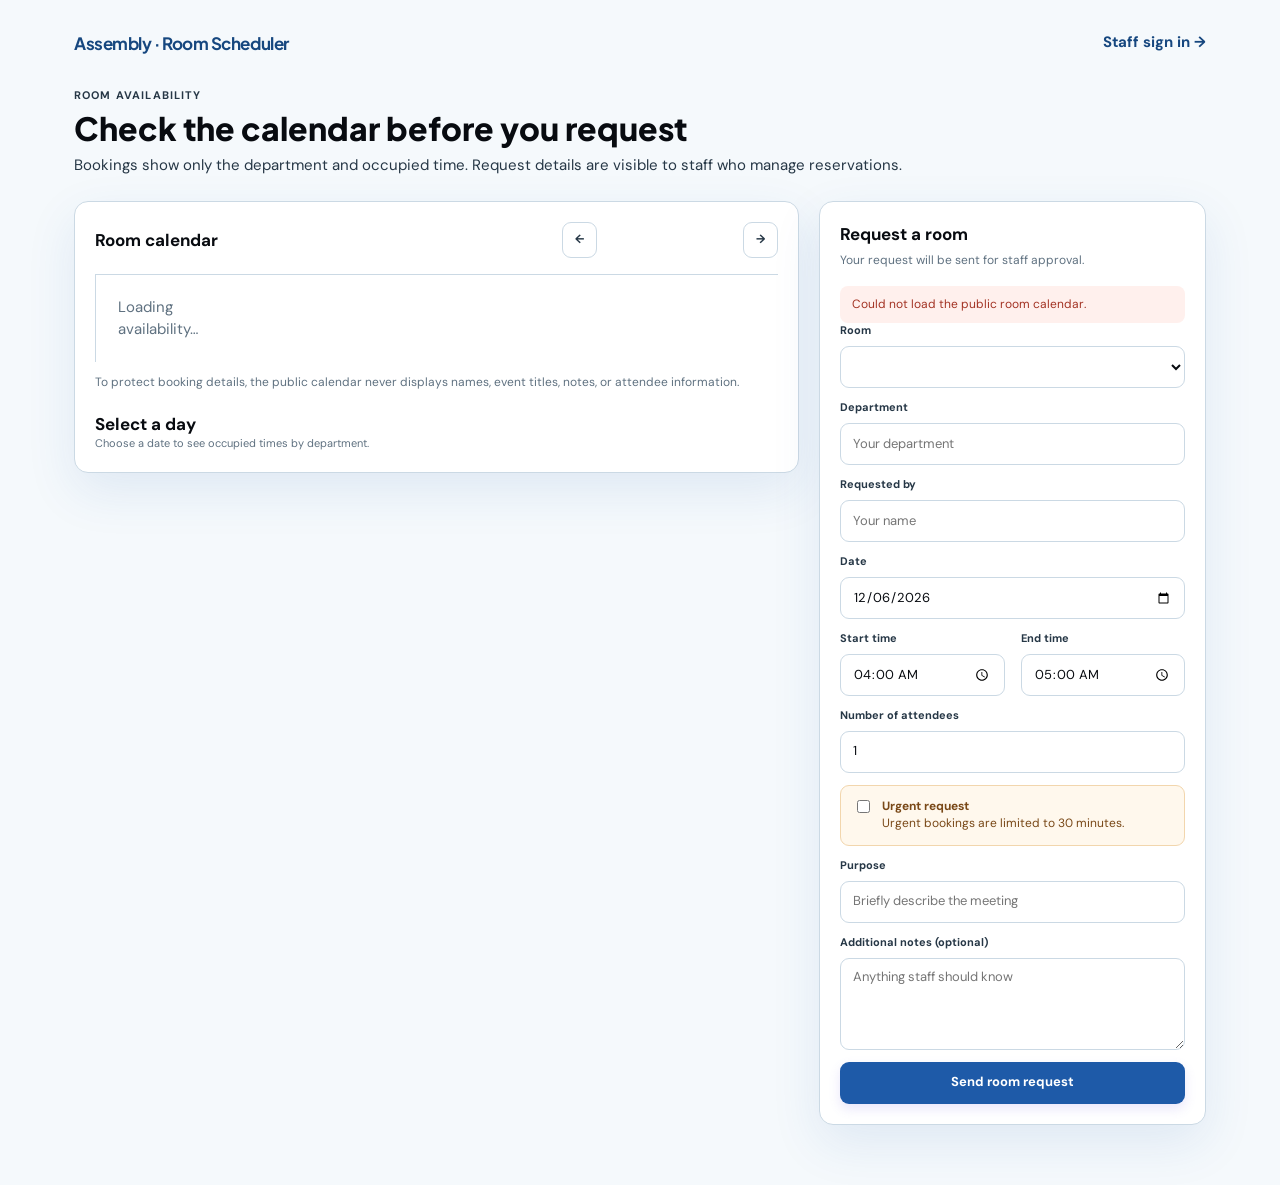
==== commit 421d6017: "Polish public calendar day controls" ====
--- a/public.html
+++ b/public.html
@@ -21,7 +21,7 @@
     .public-calendar{display:grid;grid-template-columns:repeat(7,minmax(0,1fr));border-top:1px solid var(--line);border-left:1px solid var(--line)}
     .public-weekday,.public-day{border-right:1px solid var(--line);border-bottom:1px solid var(--line);padding:8px;min-width:0}
     .public-weekday{font-size:11px;color:var(--muted);font-weight:700;text-align:center;background:#f8fafc}
-    .public-day{min-height:112px;background:white}.public-day.other-month{background:#f9fafb;color:#a1aab4}.public-day.today{box-shadow:inset 0 0 0 2px var(--purple)}
+    .public-day{min-height:112px;width:100%;text-align:left;font:inherit;border-left:0;border-top:0;background:white;cursor:pointer}.public-day.other-month{background:#f9fafb;color:#a1aab4}.public-day.today{box-shadow:inset 0 0 0 2px var(--purple)}
     .public-day-number{font-size:12px;font-weight:700;margin-bottom:6px}
     .public-booking{font-size:10px;line-height:1.35;padding:4px 5px;border-radius:5px;background:#eaf3ff;color:#16477f;margin-top:4px;overflow-wrap:anywhere}
     .public-booking time{font-weight:700;display:block}
